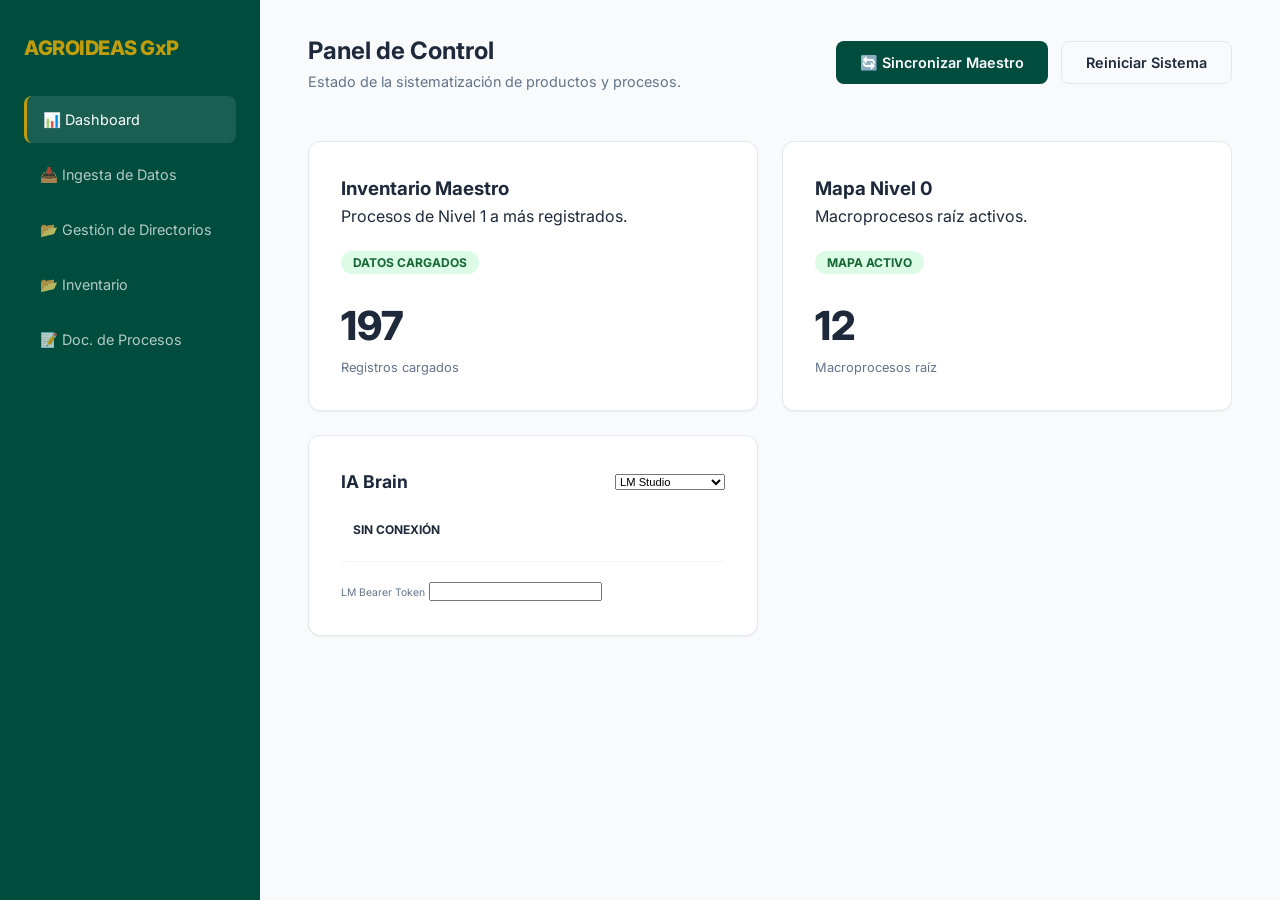
==== index.html @ a3b6e0f8 "first commit: Sistema de Automatizacion GxP AGROIDEAS - Estructura Completa N0-N4" ====
<!DOCTYPE html>
<html lang="es">
<head>
    <meta charset="UTF-8">
    <meta name="viewport" content="width=device-width, initial-scale=1.0">
    <title>Dashboard | AGROIDEAS GxP</title>
    <link rel="stylesheet" href="css/main.css">
    <link href="https://fonts.googleapis.com/css2?family=Inter:wght@400;600;700;800&display=swap" rel="stylesheet">
    <style>
        .ia-config-panel { margin-top: 1rem; border-top: 1px solid #f1f5f9; padding-top: 1rem; transition: all 0.3s ease; }
        .toast {
            position: fixed; top: 20px; right: 20px; 
            padding: 1rem 2rem; border-radius: 8px; 
            background: #059669; color: white; font-weight: 600;
            box-shadow: 0 10px 15px -3px rgba(0,0,0,0.1);
            transform: translateY(-100px); transition: all 0.4s cubic-bezier(0.175, 0.885, 0.32, 1.275);
            z-index: 9999; display: flex; align-items: center; gap: 0.5rem;
        }
        .toast.show { transform: translateY(0); }
    </style>
</head>
<body>
    <div id="ai-toast" class="toast">
        <span>✅</span> <span id="toast-msg">IA Conectada con éxito</span>
    </div>

    <div class="app-container">
        <!-- Sidebar and Content... (omitted for brevity in replace, but keeping structure) -->
        <aside class="sidebar">
            <div class="sidebar__logo">AGROIDEAS GxP</div>
            <nav>
                <ul class="sidebar__nav">
                    <li><a href="index.html" class="sidebar__link sidebar__link--active">📊 Dashboard</a></li>
                    <li><a href="admin-ingesta.html" class="sidebar__link">📥 Ingesta de Datos</a></li>
                    <li><a href="admin-directorios.html" class="sidebar__link">📂 Gestión de Directorios</a></li>
                    <li><a href="inventario.html" class="sidebar__link">📂 Inventario</a></li>
                    <li><a href="documentos-procesos.html" class="sidebar__link">📝 Doc. de Procesos</a></li>
                </ul>
            </nav>
        </aside>

        <main class="content">
            <header class="header">
                <div>
                    <h1 class="header__title">Panel de Control</h1>
                    <p class="header__subtitle">Estado de la sistematización de productos y procesos.</p>
                </div>
                <div style="display:flex; gap:0.8rem;">
                    <button class="btn btn--primary" onclick="syncWithMaster()">🔄 Sincronizar Maestro</button>
                    <button class="btn btn--outline" onclick="resetSystem()">Reiniciar Sistema</button>
                </div>
            </header>

            <section class="data-grid">
                <!-- Inventario -->
                <div class="card">
                    <h3>Inventario Maestro</h3>
                    <p class="color-text-muted">Procesos de Nivel 1 a más registrados.</p>
                    <div style="margin: 1.2rem 0;"><span id="badge-inv" class="status-badge">DETECTANDO...</span></div>
                    <p id="count-inv" style="font-size: 2.5rem; font-weight: 800;">0</p>
                    <p style="font-size: 0.8rem; color: var(--color-text-muted);">Registros cargados</p>
                </div>

                <!-- Mapa 0 -->
                <div class="card">
                    <h3>Mapa Nivel 0</h3>
                    <p class="color-text-muted">Macroprocesos raíz activos.</p>
                    <div style="margin: 1.2rem 0;"><span id="badge-n0" class="status-badge">DETECTANDO...</span></div>
                    <p id="count-n0" style="font-size: 2.5rem; font-weight: 800;">0</p>
                    <p style="font-size: 0.8rem; color: var(--color-text-muted);">Macroprocesos raíz</p>
                </div>

                <!-- Cerebro IA -->
                <div class="card">
                    <div style="display:flex; justify-content:space-between; align-items:center;">
                        <h3 style="font-size:1.1rem;">IA Brain</h3>
                        <select id="provider-select" class="form-control form-control--sm" style="width:110px; font-size:0.7rem;" onchange="saveConfig()">
                            <option value="lm-studio">LM Studio</option>
                            <option value="gemini">Google Gemini</option>
                        </select>
                    </div>
                    <div style="margin: 1.2rem 0;"><span id="badge-ai" class="status-badge status-badge--pending">CARGANDO...</span></div>

                    <!-- Config LM -->
                    <div id="panel-lm" class="ia-config-panel">
                        <label style="font-size:0.65rem; color:var(--color-text-muted);">LM Bearer Token</label>
                        <input type="password" id="lm-token" class="form-control form-control--sm" onchange="saveConfig()">
                    </div>

                    <!-- Config Gemini -->
                    <div id="panel-gemini" class="ia-config-panel" style="display:none;">
                        <div class="form-group">
                            <label style="font-size:0.65rem; color:var(--color-text-muted);">Gemini API Key</label>
                            <input type="password" id="gemini-key" class="form-control form-control--sm" onchange="saveConfig()">
                        </div>
                        <div class="form-group" style="margin-top:0.5rem;">
                            <label style="font-size:0.65rem; color:var(--color-text-muted);">Modelo</label>
                            <input type="text" id="gemini-model" class="form-control form-control--sm" placeholder="gemini-1.5-pro" onchange="saveConfig()">
                        </div>
                    </div>
                </div>
            </section>
        </main>
    </div>

    <script src="js/storage.js"></script>
    <script src="js/core-engine.js"></script>
    <script src="js/ai-handler.js"></script>
    <script>
        function showToast(msg) {
            const toast = document.getElementById('ai-toast');
            if (toast) {
                document.getElementById('toast-msg').textContent = msg;
                toast.classList.add('show');
                setTimeout(() => toast.classList.remove('show'), 3000);
            }
        }

        async function updateUI() {
            try {
                // 1. Inicializar desde Fuente Única de Verdad (JSON)
                await db.bootstrap();

                // 2. Cargar Datos Locales
                const inv = db.get(db.DB_KEYS.INVENTARIO) || [];
                const n0 = db.get(db.DB_KEYS.MAPA_NIVEL_0) || [];

                document.getElementById('count-inv').textContent = inv.length;
                document.getElementById('count-n0').textContent = n0.length;

                const bInv = document.getElementById('badge-inv');
                bInv.textContent = inv.length > 0 ? 'DATOS CARGADOS' : 'SISTEMA VACÍO';
                bInv.className = `status-badge ${inv.length > 0 ? 'status-badge--success' : 'status-badge--warning'}`;

                const bN0 = document.getElementById('badge-n0');
                bN0.textContent = n0.length > 0 ? 'MAPA ACTIVO' : 'SIN MAPA';
                bN0.className = `status-badge ${n0.length > 0 ? 'status-badge--success' : 'status-badge--warning'}`;

                // 3. Cargar Configuración IA
                const provider = localStorage.getItem('AI_PROVIDER') || 'lm-studio';
                document.getElementById('provider-select').value = provider;
                document.getElementById('lm-token').value = localStorage.getItem('LM_API_TOKEN') || '';
                document.getElementById('gemini-key').value = localStorage.getItem('GEMINI_API_KEY') || '';
                document.getElementById('gemini-model').value = localStorage.getItem('GEMINI_MODEL') || 'gemini-1.5-pro';

                // Toggles de visibilidad
                document.getElementById('panel-lm').style.display = provider === 'lm-studio' ? 'block' : 'none';
                document.getElementById('panel-gemini').style.display = provider === 'gemini' ? 'block' : 'none';

                // 4. Test Conexión Asíncrono
                checkAIConnection().then(ok => {
                    const bAi = document.getElementById('badge-ai');
                    if (ok) {
                        const name = provider === 'gemini' ? 'Google Gemini' : 'LM Studio';
                        bAi.textContent = `${name.toUpperCase()} LISTO`;
                        bAi.className = 'status-badge status-badge--success';
                        showToast(`${name} conectado correctamente`);
                    } else {
                        bAi.textContent = 'SIN CONEXIÓN';
                        bAi.className = 'status-badge status-badge--warning';
                    }
                });
            } catch (e) {
                console.error("Dashboard UI Error:", e);
            }
        }

        function saveConfig() {
            localStorage.setItem('AI_PROVIDER', document.getElementById('provider-select').value);
            localStorage.setItem('LM_API_TOKEN', document.getElementById('lm-token').value);
            localStorage.setItem('GEMINI_API_KEY', document.getElementById('gemini-key').value);
            localStorage.setItem('GEMINI_MODEL', document.getElementById('gemini-model').value);
            updateUI(); // Refrescar UI inmediatamente
        }

        function resetSystem() {
            if(confirm('¿Reiniciar todo el sistema? Se perderán cambios manuales.')){
                localStorage.clear();
                location.reload();
            }
        }

        async function syncWithMaster() {
            if(confirm('¿Sincronizar con el Inventario Maestro? Esto actualizará su base de datos local con la versión más reciente del servidor.')){
                const ok = await db.forceLoadMaster();
                if(ok) {
                    showToast('Sincronización exitosa');
                    updateUI();
                } else {
                    alert('Error al sincronizar con el archivo maestro.');
                }
            }
        }

        document.addEventListener('DOMContentLoaded', updateUI);
    </script>
</body>
</html>
---- css/main.css ----
/**
 * main.css
 * Metodología BEM (Block, Element, Modifier)
 * Estética Premium: Dark/Clean Mode con acentos institucionales.
 */

:root {
    /* Paleta Institucional AGROIDEAS */
    --color-primary: #004d3d; /* Verde Oscuro */
    --color-primary-light: #006b54;
    --color-secondary: #c29d0b; /* Dorado/Ocre */
    --color-bg: #f8fafc;
    --color-surface: #ffffff;
    --color-text: #1e293b;
    --color-text-muted: #64748b;
    --color-border: #e2e8f0;
    --color-success: #22c55e;
    
    --shadow-sm: 0 1px 2px 0 rgb(0 0 0 / 0.05);
    --shadow-md: 0 4px 6px -1px rgb(0 0 0 / 0.1);
    --shadow-lg: 0 10px 15px -3px rgb(0 0 0 / 0.1);
    
    --radius: 12px;
    --font-main: 'Inter', system-ui, -apple-system, sans-serif;
    --transition: all 0.3s cubic-bezier(0.4, 0, 0.2, 1);
}

* {
    margin: 0;
    padding: 0;
    box-sizing: border-box;
}

body {
    font-family: var(--font-main);
    background-color: var(--color-bg);
    color: var(--color-text);
    line-height: 1.6;
    overflow-x: hidden;
}

/* --- Layout --- */
.app-container {
    display: grid;
    grid-template-columns: 260px 1fr;
    min-height: 100vh;
}

/* --- Sidebar --- */
.sidebar {
    background-color: var(--color-primary);
    color: white;
    padding: 2rem 1.5rem;
    display: flex;
    flex-direction: column;
    gap: 2rem;
}

.sidebar__logo {
    font-size: 1.25rem;
    font-weight: 800;
    letter-spacing: -0.5px;
    color: var(--color-secondary);
}

.sidebar__nav {
    list-style: none;
    display: flex;
    flex-direction: column;
    gap: 0.5rem;
}

.sidebar__link {
    color: rgba(255, 255, 255, 0.7);
    text-decoration: none;
    padding: 0.75rem 1rem;
    border-radius: 8px;
    transition: var(--transition);
    font-size: 0.9rem;
    display: flex;
    align-items: center;
    gap: 0.75rem;
}

.sidebar__link:hover, .sidebar__link--active {
    background-color: rgba(255, 255, 255, 0.1);
    color: white;
}

.sidebar__link--active {
    border-left: 3px solid var(--color-secondary);
}

/* --- Main Content --- */
.content {
    padding: 2rem 3rem;
}

.header {
    display: flex;
    justify-content: space-between;
    align-items: center;
    margin-bottom: 3rem;
}

.header__title {
    font-size: 1.5rem;
    font-weight: 700;
}

.header__subtitle {
    color: var(--color-text-muted);
    font-size: 0.9rem;
}

/* --- Components --- */
.card {
    background: var(--color-surface);
    border-radius: var(--radius);
    padding: 2rem;
    border: 1px solid var(--color-border);
    box-shadow: var(--shadow-sm);
    transition: var(--transition);
}

.card:hover {
    box-shadow: var(--shadow-lg);
    transform: translateY(-2px);
}

.card--ingesta {
    max-width: 800px;
    margin: 0 auto;
}

.btn {
    padding: 0.75rem 1.5rem;
    border-radius: 8px;
    border: none;
    font-weight: 600;
    cursor: pointer;
    transition: var(--transition);
    font-family: inherit;
    font-size: 0.9rem;
}

.btn--primary {
    background-color: var(--color-primary);
    color: white;
}

.btn--primary:hover {
    background-color: var(--color-primary-light);
    box-shadow: 0 4px 12px rgba(0, 77, 61, 0.2);
}

.btn--outline {
    background: transparent;
    border: 1px solid var(--color-border);
    color: var(--color-text);
}

.btn--outline:hover {
    background: var(--color-bg);
}

/* --- Ingesta UI --- */
.dropzone {
    border: 2px dashed var(--color-border);
    border-radius: var(--radius);
    padding: 3rem;
    text-align: center;
    background-color: #f1f5f9;
    cursor: pointer;
    transition: var(--transition);
    margin: 2rem 0;
}

.dropzone:hover, .dropzone--active {
    border-color: var(--color-primary);
    background-color: #f0fdf4;
}

.dropzone__icon {
    font-size: 2.5rem;
    color: var(--color-primary);
    margin-bottom: 1rem;
}

.status-badge {
    padding: 0.25rem 0.75rem;
    border-radius: 20px;
    font-size: 0.75rem;
    font-weight: 700;
    text-transform: uppercase;
}

.status-badge--success {
    background-color: #dcfce7;
    color: #166534;
}

.status-badge--pending {
    background-color: #fef9c3;
    color: #854d0e;
}

/* --- Data Grid --- */
.data-grid {
    display: grid;
    grid-template-columns: repeat(auto-fill, minmax(300px, 1fr));
    gap: 1.5rem;
}

/* --- Admin Visual Editor --- */
.visual-editor {
    max-height: 600px;
    overflow-y: auto;
    padding-right: 0.5rem;
}

.admin-node {
    border: 1px solid var(--color-border);
    margin-bottom: 0.25rem;
    border-radius: 4px;
    background: #f8fafc;
}

.admin-node__header {
    padding: 0.5rem 1rem;
    display: flex;
    justify-content: space-between;
    align-items: center;
}

.admin-node__info {
    display: flex;
    align-items: center;
    gap: 0.5rem;
}

.admin-node__name { font-size: 0.8rem; font-weight: 600; }

.admin-node__tools {
    display: flex;
    gap: 0.3rem;
}

.btn-tool {
    background: white;
    border: 1px solid var(--color-border);
    border-radius: 4px;
    padding: 0.2rem 0.4rem;
    cursor: pointer;
    font-size: 0.7rem;
    transition: var(--transition);
}

.btn-tool:hover { background: var(--color-secondary); color: white; }
.btn-tool--danger:hover { background: #ef4444; }

.admin-node__children {
    padding-left: 1.5rem;
    border-top: 1px dashed var(--color-border);
}

.admin-node--level-0 { border-left: 4px solid var(--color-primary); background: white; margin-top: 1rem; }

/* --- Tree View Accordions --- */
.tree-node {
    background: white;
    border-radius: var(--radius);
    margin-bottom: 0.5rem;
    border: 1px solid var(--color-border);
}

.tree-node__header {
    padding: 1rem 1.5rem;
    display: flex;
    justify-content: space-between;
    align-items: center;
    cursor: pointer;
    transition: var(--transition);
}

.tree-node__header:hover { background: #f8fafc; }

.tree-node__info {
    display: flex;
    align-items: center;
    gap: 1rem;
}

.tree-node__arrow {
    font-size: 0.7rem;
    transition: transform 0.3s ease;
    width: 1.5rem;
    text-align: center;
    color: var(--color-text-muted);
}

.tree-node--open > .tree-node__header .tree-node__arrow {
    transform: rotate(90deg);
}

.tree-node__children {
    display: none;
    padding-left: 2.5rem;
    padding-right: 1.5rem;
    padding-bottom: 1rem;
    border-top: 1px solid #f1f5f9;
}

.tree-node--open > .tree-node__children {
    display: block;
}

.level-badge {
    font-size: 0.65rem;
    font-weight: 800;
    padding: 0.2rem 0.5rem;
    border-radius: 4px;
    background: #e2e8f0;
    color: #475569;
}

.node-code {
    font-family: monospace;
    font-size: 0.85rem;
    color: var(--color-primary);
    font-weight: 700;
}

.tree-node--level-0 { border-left: 6px solid var(--color-primary); margin-bottom: 1.5rem; }
.tree-node--level-1 { border-left: 4px solid var(--color-secondary); }
.tree-node--level-2 { border-left: 3px solid #cbd5e1; }
.tree-node--level-3 { border-left: 2px solid #e2e8f0; }
.tree-node--level-4 { border-left: 2px solid #f1f5f9; }

/* --- Accordions --- */
.accordion {
    background: white;
    border: 1px solid var(--color-border);
    border-radius: var(--radius);
    margin-bottom: 1rem;
    overflow: hidden;
    transition: var(--transition);
}

.accordion__header {
    padding: 1.25rem 2rem;
    display: flex;
    justify-content: space-between;
    align-items: center;
    cursor: pointer;
    background: white;
    transition: var(--transition);
}

.accordion__header:hover {
    background: #f8fafc;
}

.accordion__count {
    font-size: 0.75rem;
    color: var(--color-text-muted);
    background: #f1f5f9;
    padding: 0.25rem 0.6rem;
    border-radius: 12px;
}

.accordion__content {
    max-height: 0;
    transition: all 0.5s ease-in-out;
    padding: 0 2rem;
    opacity: 0;
}

.accordion--open .accordion__content {
    max-height: 2000px; /* Suficiente para tablas largas */
    padding: 0 2rem 2rem 2rem;
    opacity: 1;
    border-top: 1px solid var(--color-border);
}

.accordion--open .accordion__header {
    background: #f0fdf4;
}

.data-table--compact { font-size: 0.8rem; }
.data-table--compact th, .data-table--compact td { padding: 0.75rem 1rem; }

/* --- Tables --- */
.data-table {
    width: 100%;
    border-collapse: collapse;
    background: white;
    border-radius: var(--radius);
    overflow: hidden;
    box-shadow: var(--shadow-sm);
}

.data-table th, .data-table td {
    padding: 1rem 1.5rem;
    text-align: left;
    border-bottom: 1px solid var(--color-border);
}

.data-table th {
    background: #f8fafc;
    font-size: 0.8rem;
    text-transform: uppercase;
    color: var(--color-text-muted);
}

.btn--sm {
    padding: 0.4rem 0.8rem;
    font-size: 0.75rem;
}

/* --- Process Cards --- */
.process-card {
    cursor: pointer;
    display: flex;
    flex-direction: column;
    gap: 1rem;
}

.process-card__badge {
    padding: 0.4rem 0.8rem;
    border-radius: 6px;
    font-weight: 800;
    font-size: 0.8rem;
    display: inline-block;
}

.badge--estrategico { background: #e0f2fe; color: #0369a1; }
.badge--misional { background: #fef3c7; color: #92400e; }
.badge--soporte { background: #f1f5f9; color: #475569; }

.process-card__title {
    font-size: 1rem;
    color: var(--color-primary);
}

.process-card__desc {
    font-size: 0.85rem;
    color: var(--color-text-muted);
}

/* --- Detail Panel --- */
.detail-panel {
    position: fixed;
    top: 0;
    right: -500px;
    width: 500px;
    height: 100vh;
    background: white;
    box-shadow: -10px 0 30px rgba(0,0,0,0.1);
    z-index: 1000;
    transition: var(--transition);
    overflow-y: auto;
    padding: 3rem 2rem;
}

.detail-panel--active {
    right: 0;
}

.detail-panel__close {
    position: absolute;
    top: 1.5rem;
    right: 1.5rem;
    cursor: pointer;
}

/* --- Ficha Técnica UI --- */
.ficha-tecnica {
    display: flex;
    flex-direction: column;
    gap: 2rem;
}

.ficha-header {
    border-bottom: 2px solid var(--color-primary);
    padding-bottom: 1rem;
}

.ficha-header h2 { color: var(--color-primary); font-size: 1.25rem; }

.ficha-section h3 {
    font-size: 0.9rem;
    text-transform: uppercase;
    color: var(--color-text-muted);
    border-left: 4px solid var(--color-secondary);
    padding-left: 0.75rem;
    margin-bottom: 1rem;
}

.ficha-table {
    width: 100%;
    border-collapse: collapse;
    font-size: 0.85rem;
}

.ficha-table th {
    text-align: left;
    width: 120px;
    color: var(--color-text-muted);
    padding: 0.5rem 0;
}

.ficha-text { font-size: 0.9rem; line-height: 1.6; }
.ficha-list { font-size: 0.85rem; padding-left: 1.2rem; }
.ficha-list li { margin-bottom: 0.5rem; }

/* --- Guide UI --- */
.guide-box {
    background: #f0fdf4;
    border: 1px solid #bbf7d0;
    border-radius: var(--radius);
    padding: 1.5rem;
    margin: 1.5rem 0;
    display: grid;
    grid-template-columns: repeat(auto-fit, minmax(200px, 1fr));
    gap: 1rem;
}

.guide-step {
    display: flex;
    gap: 1rem;
    align-items: flex-start;
}

.guide-step__number {
    background: var(--color-primary);
    color: white;
    width: 24px;
    height: 24px;
    border-radius: 50%;
    display: flex;
    align-items: center;
    justify-content: center;
    font-size: 0.75rem;
    font-weight: 800;
    flex-shrink: 0;
}

.guide-step__text {
    font-size: 0.85rem;
    color: #166534;
}
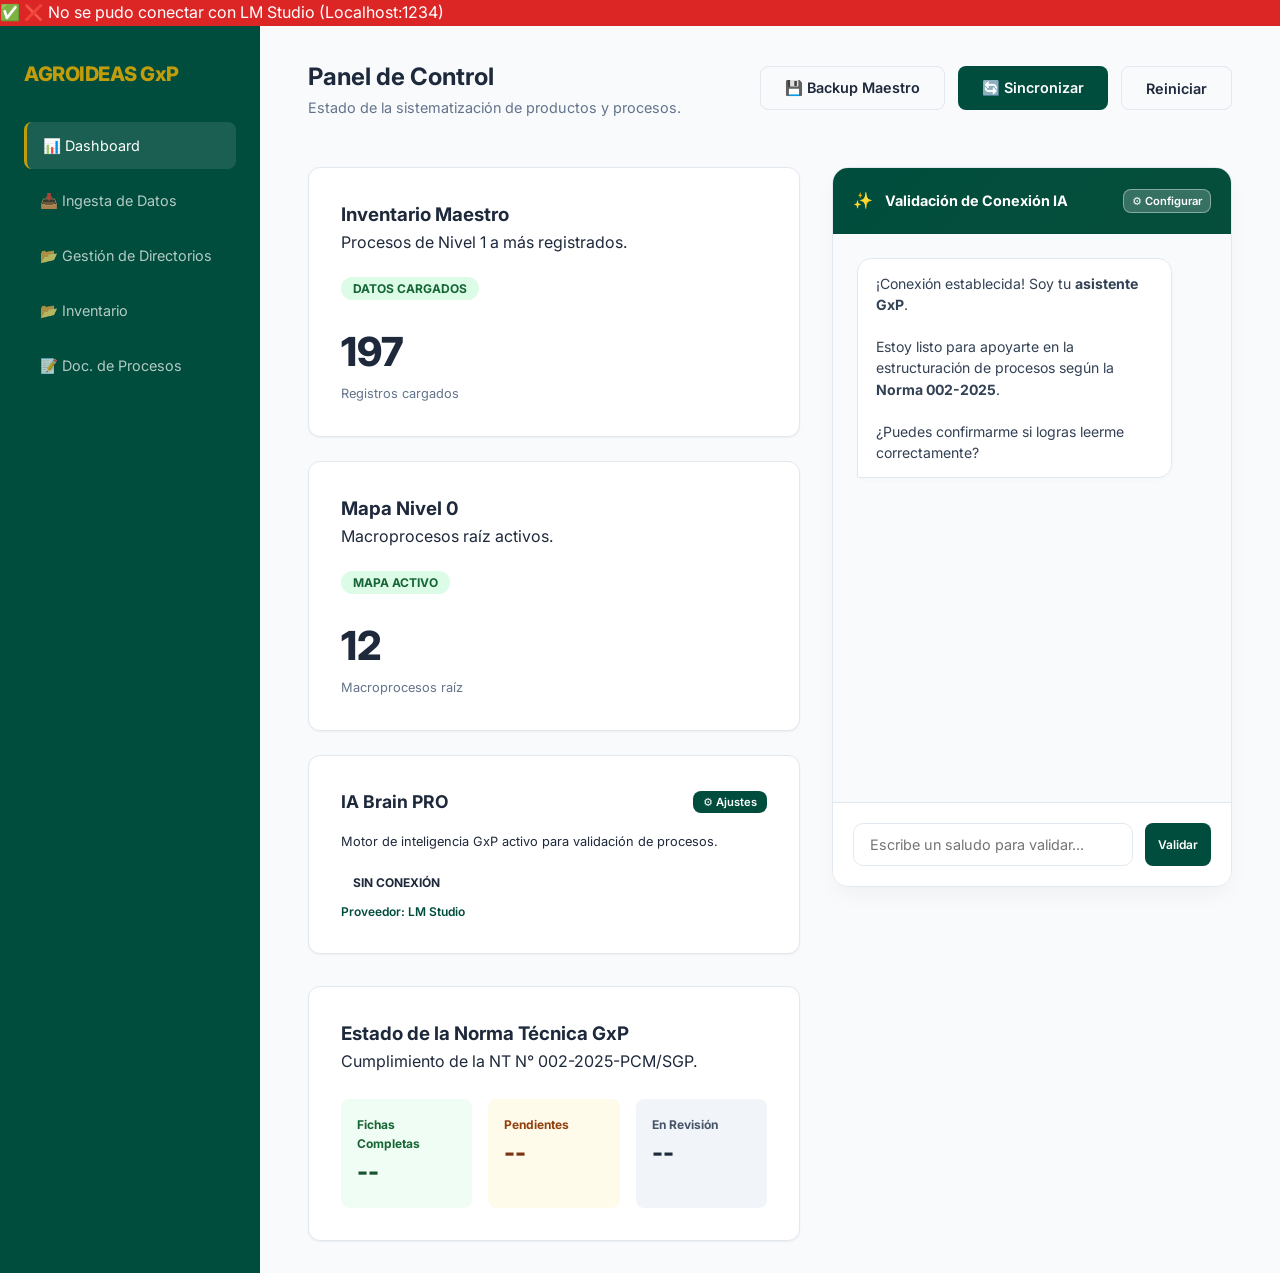
==== commit ebdbfb66: "feat: Implementacion de Modal de Configuracion IA, mejoras de UI/UX y correccion de errores de conex" ====
--- a/index.html
+++ b/index.html
@@ -7,16 +7,46 @@
     <link rel="stylesheet" href="css/main.css">
     <link href="https://fonts.googleapis.com/css2?family=Inter:wght@400;600;700;800&display=swap" rel="stylesheet">
     <style>
-        .ia-config-panel { margin-top: 1rem; border-top: 1px solid #f1f5f9; padding-top: 1rem; transition: all 0.3s ease; }
-        .toast {
-            position: fixed; top: 20px; right: 20px; 
-            padding: 1rem 2rem; border-radius: 8px; 
-            background: #059669; color: white; font-weight: 600;
-            box-shadow: 0 10px 15px -3px rgba(0,0,0,0.1);
-            transform: translateY(-100px); transition: all 0.4s cubic-bezier(0.175, 0.885, 0.32, 1.275);
-            z-index: 9999; display: flex; align-items: center; gap: 0.5rem;
         }
         .toast.show { transform: translateY(0); }
+
+        /* Estilos de Chat Dashboard Premium */
+        .dashboard-layout { display: grid; grid-template-columns: 1fr 400px; gap: 2rem; align-items: start; }
+        .chat-panel { 
+            display: flex; flex-direction: column; height: calc(100vh - 180px); 
+            background: white; border-radius: 16px; border: 1px solid var(--color-border);
+            overflow: hidden; box-shadow: 0 10px 25px -5px rgba(0,0,0,0.05);
+            position: sticky; top: 120px;
+        }
+        .chat-panel__header { padding: 1.25rem; background: linear-gradient(135deg, var(--color-primary) 0%, #064e3b 100%); color: white; display:flex; align-items:center; gap:0.75rem; }
+        .chat-panel__messages { 
+            flex: 1; overflow-y: auto; padding: 1.5rem; display: flex; flex-direction: column; gap: 1.25rem; background: #f8fafc; 
+            scroll-behavior: smooth;
+        }
+        .message { 
+            padding: 0.9rem 1.1rem; border-radius: 14px; font-size: 0.88rem; max-width: 90%; 
+            line-height: 1.5; animation: fadeIn 0.3s ease-out;
+        }
+        .message strong { font-weight: 700; color: inherit; }
+        .message--user { 
+            align-self: flex-end; background: var(--color-primary); color: white; 
+            border-bottom-right-radius: 2px; box-shadow: 0 4px 6px -1px rgba(5, 150, 105, 0.2);
+        }
+        .message--ai { 
+            align-self: flex-start; background: white; border: 1px solid var(--color-border); 
+            color: #334155; border-bottom-left-radius: 2px; box-shadow: 0 2px 4px rgba(0,0,0,0.02);
+        }
+        .chat-panel__input { padding: 1.25rem; background: white; border-top: 1px solid var(--color-border); display: flex; gap: 0.75rem; }
+        .chat-input { 
+            flex: 1; padding: 0.75rem 1rem; border: 1px solid #e2e8f0; border-radius: 10px; 
+            font-family: inherit; font-size: 0.9rem; transition: all 0.2s;
+        }
+        .chat-input:focus { outline: none; border-color: var(--color-primary); box-shadow: 0 0 0 3px rgba(5, 150, 105, 0.1); }
+        
+        @keyframes fadeIn {
+            from { opacity: 0; transform: translateY(10px); }
+            to { opacity: 1; transform: translateY(0); }
+        }
     </style>
 </head>
 <body>
@@ -46,73 +76,143 @@
                     <p class="header__subtitle">Estado de la sistematización de productos y procesos.</p>
                 </div>
                 <div style="display:flex; gap:0.8rem;">
-                    <button class="btn btn--primary" onclick="syncWithMaster()">🔄 Sincronizar Maestro</button>
-                    <button class="btn btn--outline" onclick="resetSystem()">Reiniciar Sistema</button>
+                    <button class="btn btn--outline" onclick="db.exportFullDatabase()" title="Descargar todo para actualizar archivo semilla">💾 Backup Maestro</button>
+                    <button class="btn btn--primary" onclick="syncWithMaster()">🔄 Sincronizar</button>
+                    <button class="btn btn--outline" onclick="resetSystem()">Reiniciar</button>
                 </div>
             </header>
 
-            <section class="data-grid">
-                <!-- Inventario -->
-                <div class="card">
-                    <h3>Inventario Maestro</h3>
-                    <p class="color-text-muted">Procesos de Nivel 1 a más registrados.</p>
-                    <div style="margin: 1.2rem 0;"><span id="badge-inv" class="status-badge">DETECTANDO...</span></div>
-                    <p id="count-inv" style="font-size: 2.5rem; font-weight: 800;">0</p>
-                    <p style="font-size: 0.8rem; color: var(--color-text-muted);">Registros cargados</p>
-                </div>
-
-                <!-- Mapa 0 -->
-                <div class="card">
-                    <h3>Mapa Nivel 0</h3>
-                    <p class="color-text-muted">Macroprocesos raíz activos.</p>
-                    <div style="margin: 1.2rem 0;"><span id="badge-n0" class="status-badge">DETECTANDO...</span></div>
-                    <p id="count-n0" style="font-size: 2.5rem; font-weight: 800;">0</p>
-                    <p style="font-size: 0.8rem; color: var(--color-text-muted);">Macroprocesos raíz</p>
-                </div>
-
-                <!-- Cerebro IA -->
-                <div class="card">
-                    <div style="display:flex; justify-content:space-between; align-items:center;">
-                        <h3 style="font-size:1.1rem;">IA Brain</h3>
-                        <select id="provider-select" class="form-control form-control--sm" style="width:110px; font-size:0.7rem;" onchange="saveConfig()">
-                            <option value="lm-studio">LM Studio</option>
-                            <option value="gemini">Google Gemini</option>
-                        </select>
-                    </div>
-                    <div style="margin: 1.2rem 0;"><span id="badge-ai" class="status-badge status-badge--pending">CARGANDO...</span></div>
-
-                    <!-- Config LM -->
-                    <div id="panel-lm" class="ia-config-panel">
-                        <label style="font-size:0.65rem; color:var(--color-text-muted);">LM Bearer Token</label>
-                        <input type="password" id="lm-token" class="form-control form-control--sm" onchange="saveConfig()">
-                    </div>
-
-                    <!-- Config Gemini -->
-                    <div id="panel-gemini" class="ia-config-panel" style="display:none;">
-                        <div class="form-group">
-                            <label style="font-size:0.65rem; color:var(--color-text-muted);">Gemini API Key</label>
-                            <input type="password" id="gemini-key" class="form-control form-control--sm" onchange="saveConfig()">
+            <div class="dashboard-layout">
+                <section class="data-grid-container">
+                    <div class="data-grid">
+                        <!-- Inventario -->
+                        <div class="card">
+                            <h3>Inventario Maestro</h3>
+                            <p class="color-text-muted">Procesos de Nivel 1 a más registrados.</p>
+                            <div style="margin: 1.2rem 0;"><span id="badge-inv" class="status-badge">DETECTANDO...</span></div>
+                            <p id="count-inv" style="font-size: 2.5rem; font-weight: 800;">0</p>
+                            <p style="font-size: 0.8rem; color: var(--color-text-muted);">Registros cargados</p>
                         </div>
-                        <div class="form-group" style="margin-top:0.5rem;">
-                            <label style="font-size:0.65rem; color:var(--color-text-muted);">Modelo</label>
-                            <input type="text" id="gemini-model" class="form-control form-control--sm" placeholder="gemini-1.5-pro" onchange="saveConfig()">
+
+                        <!-- Mapa 0 -->
+                        <div class="card">
+                            <h3>Mapa Nivel 0</h3>
+                            <p class="color-text-muted">Macroprocesos raíz activos.</p>
+                            <div style="margin: 1.2rem 0;"><span id="badge-n0" class="status-badge">DETECTANDO...</span></div>
+                            <p id="count-n0" style="font-size: 2.5rem; font-weight: 800;">0</p>
+                            <p style="font-size: 0.8rem; color: var(--color-text-muted);">Macroprocesos raíz</p>
                         </div>
-                    </div>
-                </div>
-            </section>
+
+                        <!-- IA Brain PRO - Simplificado -->
+                        <div class="card">
+                            <div style="display:flex; justify-content:space-between; align-items:center; margin-bottom:1rem;">
+                                <h3 style="font-size:1.1rem;">IA Brain PRO</h3>
+                                <button class="btn btn--primary btn--sm" onclick="openConfig()" style="font-size:0.7rem; padding:4px 10px;">⚙️ Ajustes</button>
+                            </div>
+                            <p class="color-text-muted" style="font-size:0.8rem; margin-bottom:1rem;">Motor de inteligencia GxP activo para validación de procesos.</p>
+                            <div style="margin: 0.5rem 0;"><span id="badge-ai" class="status-badge status-badge--pending">CARGANDO...</span></div>
+                            <p id="active-provider-name" style="font-size:0.75rem; font-weight:600; color:var(--color-primary); margin-top:0.5rem;">Cargando configuración...</p>
+                        </div>
+                    </div>
+
+                    <div class="card" style="margin-top:2rem;">
+                         <h3>Estado de la Norma Técnica GxP</h3>
+                         <p class="color-text-muted" style="margin-bottom:1.5rem;">Cumplimiento de la NT N° 002-2025-PCM/SGP.</p>
+                         <div style="display:grid; grid-template-columns: 1fr 1fr 1fr; gap:1rem;">
+                             <div style="padding:1rem; background:#f0fdf4; border-radius:8px;">
+                                 <h4 style="color:#166534; font-size:0.75rem;">Fichas Completas</h4>
+                                 <p style="font-size:1.5rem; font-weight:800; color:#14532d;">--</p>
+                             </div>
+                             <div style="padding:1rem; background:#fffbeb; border-radius:8px;">
+                                 <h4 style="color:#92400e; font-size:0.75rem;">Pendientes</h4>
+                                 <p style="font-size:1.5rem; font-weight:800; color:#78350f;">--</p>
+                             </div>
+                             <div style="padding:1rem; background:#f1f5f9; border-radius:8px;">
+                                 <h4 style="color:#475569; font-size:0.75rem;">En Revisión</h4>
+                                 <p style="font-size:1.5rem; font-weight:800; color:#1e293b;">--</p>
+                             </div>
+                         </div>
+                    </div>
+                </section>
+
+                <!-- Panel de Chat IA -->
+                <aside class="chat-panel">
+                    <div class="chat-panel__header">
+                        <span>✨</span>
+                        <h3 style="font-size:0.9rem; margin:0; flex:1; color:white;">Validación de Conexión IA</h3>
+                        <button class="btn btn--sm" onclick="openConfig()" style="background: rgba(255,255,255,0.2); color:white; border:1px solid rgba(255,255,255,0.4); padding:4px 8px; font-size:0.7rem;">⚙️ Configurar</button>
+                    </div>
+                    <div class="chat-panel__messages" id="chat-messages">
+                        <div class="message message--ai">
+                            ¡Conexión establecida! Soy tu <strong>asistente GxP</strong>. <br><br>
+                            Estoy listo para apoyarte en la estructuración de procesos según la <strong>Norma 002-2025</strong>. <br><br>
+                            ¿Puedes confirmarme si logras leerme correctamente?
+                        </div>
+                    </div>
+                    <div class="chat-panel__input">
+                        <input type="text" id="chat-input" class="chat-input" placeholder="Escribe un saludo para validar...">
+                        <button class="btn btn--primary btn--sm" onclick="sendChatMessage()">Validar</button>
+                    </div>
+                </aside>
+            </div>
         </main>
+    </div>
+
+    <!-- Modal de Configuración IA -->
+    <div id="config-modal" class="modal-overlay">
+        <div class="modal-content" style="max-width: 400px;">
+            <h3 style="margin-bottom:1.5rem;">Configuración de IA</h3>
+            
+            <div style="margin-bottom:1.2rem;">
+                <label style="display:block; font-size:0.8rem; font-weight:600; margin-bottom:0.4rem;">Proveedor de IA</label>
+                <select id="ai-provider-select" style="width:100%; padding:0.6rem; border-radius:6px; border:1px solid var(--color-border);">
+                    <option value="gemini">Google Gemini (Cloud)</option>
+                    <option value="lm-studio">LM Studio (Local: 1234)</option>
+                </select>
+            </div>
+
+            <div id="gemini-config-group" style="margin-bottom:1.5rem;">
+                <label style="display:block; font-size:0.8rem; font-weight:600; margin-bottom:0.4rem;">Gemini API Key</label>
+                <input type="password" id="gemini-key-input" placeholder="AIzaSy..." style="width:100%; padding:0.6rem; border-radius:6px; border:1px solid var(--color-border); margin-bottom:0.8rem;">
+                
+                <label style="display:block; font-size:0.8rem; font-weight:600; margin-bottom:0.4rem;">Modelo Gemini</label>
+                <select id="gemini-model-input" style="width:100%; padding:0.6rem; border-radius:6px; border:1px solid var(--color-border);">
+                    <option value="gemini-2.5-flash">Gemini 2.5 Flash (Recomendado)</option>
+                    <option value="gemini-2.5-pro">Gemini 2.5 Pro</option>
+                    <option value="gemini-3.1-pro-preview">Gemini 3.1 Pro Preview</option>
+                    <option value="gemini-1.5-flash">Gemini 1.5 Flash</option>
+                </select>
+            </div>
+
+            <div id="lm-config-group" style="margin-bottom:1.5rem; display:none;">
+                <label style="display:block; font-size:0.8rem; font-weight:600; margin-bottom:0.4rem;">LM Studio Bearer Token</label>
+                <input type="password" id="lm-token-input" placeholder="sk-lm-..." style="width:100%; padding:0.6rem; border-radius:6px; border:1px solid var(--color-border);">
+            </div>
+
+            <div style="display:flex; justify-content:flex-end; gap:0.8rem;">
+                <button class="btn btn--outline btn--sm" onclick="closeConfig()">Cancelar</button>
+                <button class="btn btn--primary btn--sm" onclick="saveConfig()">Guardar Cambios</button>
+            </div>
+        </div>
     </div>
 
     <script src="js/storage.js"></script>
     <script src="js/core-engine.js"></script>
     <script src="js/ai-handler.js"></script>
     <script>
-        function showToast(msg) {
+        function showToast(msg, type = 'success') {
             const toast = document.getElementById('ai-toast');
             if (toast) {
-                document.getElementById('toast-msg').textContent = msg;
+                const msgSpan = document.getElementById('toast-msg');
+                msgSpan.textContent = msg;
+                
+                // Reset classes
+                toast.className = 'toast';
+                if (type === 'error') toast.classList.add('toast--error');
+                if (type === 'warning') toast.classList.add('toast--warning');
+                
                 toast.classList.add('show');
-                setTimeout(() => toast.classList.remove('show'), 3000);
+                setTimeout(() => toast.classList.remove('show'), 3500);
             }
         }
 
@@ -138,14 +238,8 @@
 
                 // 3. Cargar Configuración IA
                 const provider = localStorage.getItem('AI_PROVIDER') || 'lm-studio';
-                document.getElementById('provider-select').value = provider;
-                document.getElementById('lm-token').value = localStorage.getItem('LM_API_TOKEN') || '';
-                document.getElementById('gemini-key').value = localStorage.getItem('GEMINI_API_KEY') || '';
-                document.getElementById('gemini-model').value = localStorage.getItem('GEMINI_MODEL') || 'gemini-1.5-pro';
-
-                // Toggles de visibilidad
-                document.getElementById('panel-lm').style.display = provider === 'lm-studio' ? 'block' : 'none';
-                document.getElementById('panel-gemini').style.display = provider === 'gemini' ? 'block' : 'none';
+                const providerName = provider === 'gemini' ? 'Google Gemini' : 'LM Studio';
+                document.getElementById('active-provider-name').textContent = `Proveedor: ${providerName}`;
 
                 // 4. Test Conexión Asíncrono
                 checkAIConnection().then(ok => {
@@ -165,13 +259,8 @@
             }
         }
 
-        function saveConfig() {
-            localStorage.setItem('AI_PROVIDER', document.getElementById('provider-select').value);
-            localStorage.setItem('LM_API_TOKEN', document.getElementById('lm-token').value);
-            localStorage.setItem('GEMINI_API_KEY', document.getElementById('gemini-key').value);
-            localStorage.setItem('GEMINI_MODEL', document.getElementById('gemini-model').value);
-            updateUI(); // Refrescar UI inmediatamente
-        }
+        // La función saveConfig ahora reside en ai-handler.js para evitar duplicidad
+        // y asegurar que el modal se cierre correctamente.
 
         function resetSystem() {
             if(confirm('¿Reiniciar todo el sistema? Se perderán cambios manuales.')){
@@ -192,6 +281,50 @@
             }
         }
 
+        // --- Lógica de Chat IA con Formato ---
+        function formatMarkdown(text) {
+            if (!text) return "";
+            return text
+                .replace(/\*\*(.*?)\*\*/g, '<strong>$1</strong>')
+                .replace(/\*(.*?)\*/g, '<em>$1</em>')
+                .replace(/\n/g, '<br>')
+                .replace(/^- (.*)$/gm, '• $1'); // Simular listas
+        }
+
+        async function sendChatMessage() {
+            const input = document.getElementById('chat-input');
+            const messages = document.getElementById('chat-messages');
+            const text = input.value.trim();
+            if(!text) return;
+
+            // Añadir mensaje usuario
+            const userMsg = document.createElement('div');
+            userMsg.className = 'message message--user';
+            userMsg.textContent = text;
+            messages.appendChild(userMsg);
+            input.value = '';
+            messages.scrollTop = messages.scrollHeight;
+
+            // Añadir placeholder AI
+            const aiMsg = document.createElement('div');
+            aiMsg.className = 'message message--ai';
+            aiMsg.innerHTML = '<span class="loading-dots">Generando respuesta...</span>';
+            messages.appendChild(aiMsg);
+
+            try {
+                const response = await getAICompletion(text);
+                aiMsg.innerHTML = formatMarkdown(response);
+            } catch(e) {
+                aiMsg.innerHTML = `<span style="color:#dc2626">⚠️ Error: ${e.message}</span>`;
+                console.error("Chat Error:", e);
+            }
+            messages.scrollTop = messages.scrollHeight;
+        }
+
+        document.getElementById('chat-input').onkeydown = (e) => {
+            if(e.key === 'Enter') sendChatMessage();
+        };
+
         document.addEventListener('DOMContentLoaded', updateUI);
     </script>
 </body>
--- a/css/main.css
+++ b/css/main.css
@@ -25,6 +25,25 @@
     --transition: all 0.3s cubic-bezier(0.4, 0, 0.2, 1);
 }
 
+/* Modales Flotantes Universales */
+.modal-overlay {
+    position: fixed; top: 0; left: 0; width: 100%; height: 100%;
+    background: rgba(15, 23, 42, 0.6); 
+    display: none; align-items: center; justify-content: center;
+    z-index: 2000; backdrop-filter: blur(8px);
+    transition: var(--transition);
+}
+.modal-overlay--active { display: flex; }
+.modal-content {
+    background: white; border-radius: var(--radius); padding: 2.5rem;
+    width: 90%; max-width: 550px; box-shadow: var(--shadow-lg);
+    position: relative; animation: modalIn 0.4s cubic-bezier(0.175, 0.885, 0.32, 1.275);
+}
+@keyframes modalIn {
+    from { transform: translateY(30px); opacity: 0; }
+    to { transform: translateY(0); opacity: 1; }
+}
+
 * {
     margin: 0;
     padding: 0;
@@ -162,6 +181,30 @@
 
 .btn--outline:hover {
     background: var(--color-bg);
+}
+
+/* Premium style for Inyectar al Sistema button */
+.btn--inject {
+    background-color: var(--color-primary);
+    color: white;
+    box-shadow: var(--shadow-md);
+    border: none;
+    transition: var(--transition), transform 0.2s ease;
+    font-weight: 700;
+    font-size: 0.95rem;
+    border-radius: var(--radius);
+    padding: 0.75rem 1.5rem;
+}
+
+.btn--inject:hover {
+    background-color: var(--color-primary-light);
+    box-shadow: var(--shadow-lg);
+    transform: translateY(-3px);
+}
+
+.btn--inject:active {
+    transform: translateY(0);
+    box-shadow: var(--shadow-sm);
 }
 
 /* --- Ingesta UI --- */
@@ -205,6 +248,11 @@
     color: #854d0e;
 }
 
+/* Toast Variants */
+.toast--error { background: #dc2626 !important; color: white !important; }
+.toast--warning { background: #d97706 !important; color: white !important; }
+.toast--success { background: #059669 !important; color: white !important; }
+
 /* --- Data Grid --- */
 .data-grid {
     display: grid;
@@ -214,9 +262,22 @@
 
 /* --- Admin Visual Editor --- */
 .visual-editor {
-    max-height: 600px;
+    max-height: 800px;
     overflow-y: auto;
-    padding-right: 0.5rem;
+    padding: 1.5rem;
+    display: flex;
+    flex-direction: column;
+    gap: 0.5rem;
+}
+
+.admin-category-header {
+    background: var(--color-primary);
+    color: white;
+    padding: 0.75rem 1.5rem;
+    border-radius: 8px;
+    margin-top: 1.5rem;
+    margin-bottom: 0.5rem;
+    box-shadow: var(--shadow-sm);
 }
 
 .admin-node {
@@ -467,6 +528,23 @@
     right: 0;
 }
 
+/* Redefiniendo el modal para que sea flotante si se prefiere */
+.modal-floating {
+    position: fixed;
+    top: 50%;
+    left: 50%;
+    transform: translate(-50%, -50%) scale(0.9);
+    opacity: 0;
+    pointer-events: none;
+    transition: all 0.3s ease;
+}
+
+.modal-floating--active {
+    transform: translate(-50%, -50%) scale(1);
+    opacity: 1;
+    pointer-events: all;
+}
+
 .detail-panel__close {
     position: absolute;
     top: 1.5rem;
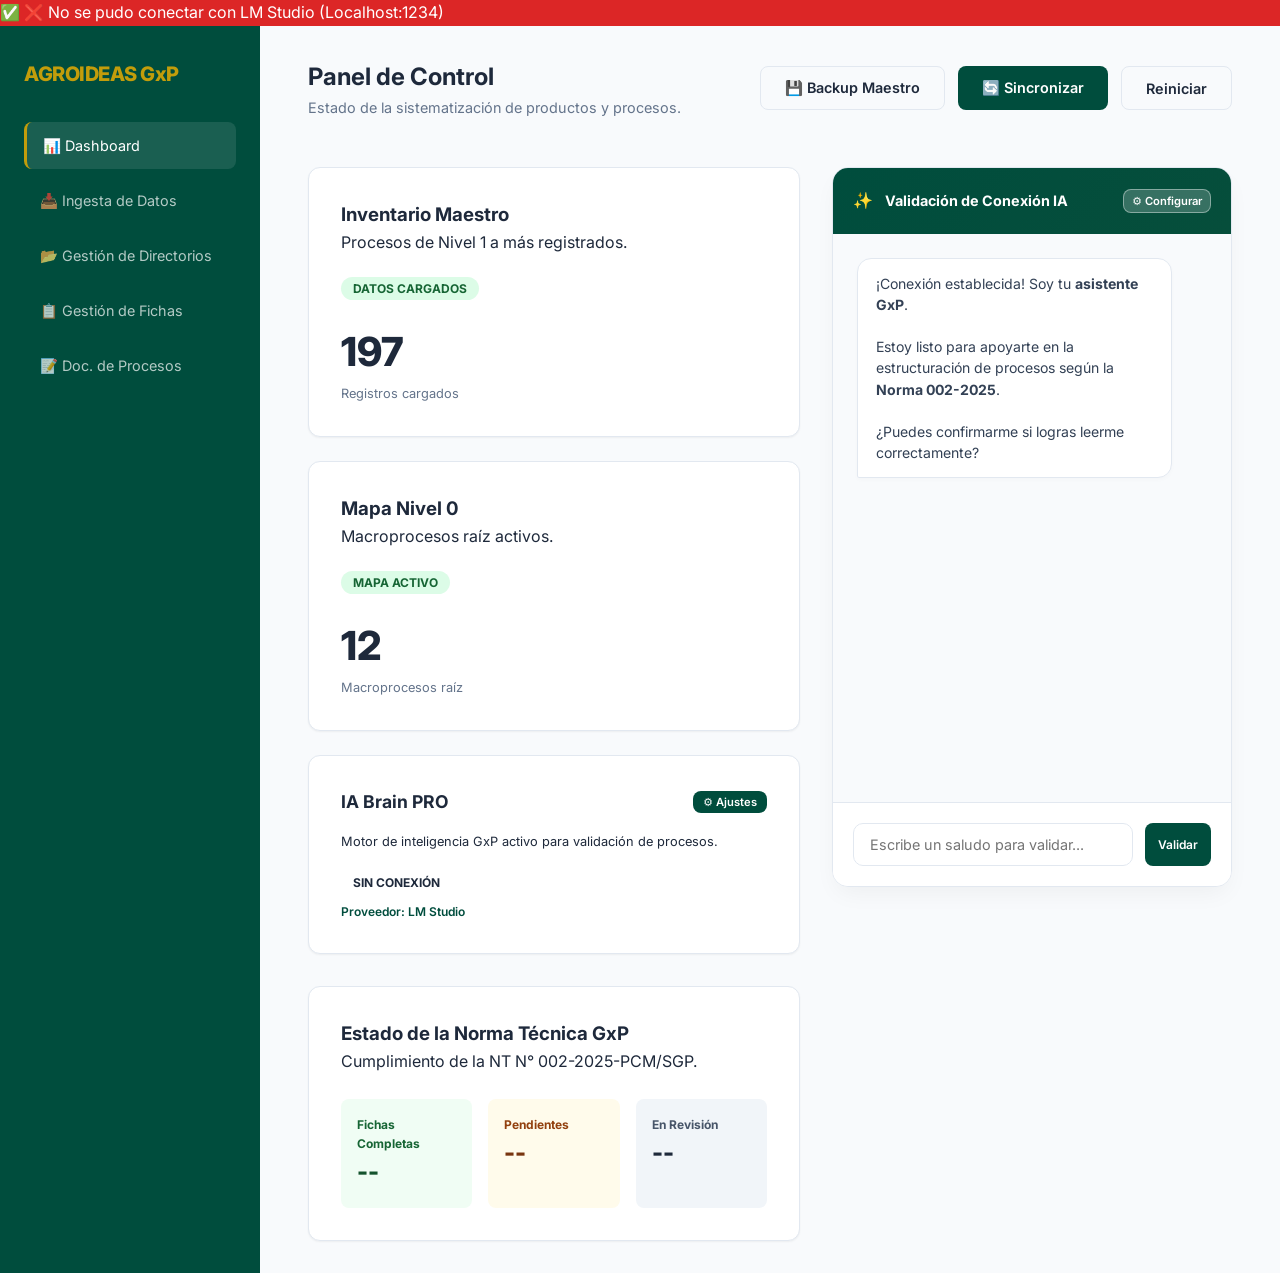
==== commit d20a6754: "feat: Renombrar Inventario a Gestion de Fichas y actualizar navegacion" ====
--- a/index.html
+++ b/index.html
@@ -7,7 +7,6 @@
     <link rel="stylesheet" href="css/main.css">
     <link href="https://fonts.googleapis.com/css2?family=Inter:wght@400;600;700;800&display=swap" rel="stylesheet">
     <style>
-        }
         .toast.show { transform: translateY(0); }
 
         /* Estilos de Chat Dashboard Premium */
@@ -63,7 +62,7 @@
                     <li><a href="index.html" class="sidebar__link sidebar__link--active">📊 Dashboard</a></li>
                     <li><a href="admin-ingesta.html" class="sidebar__link">📥 Ingesta de Datos</a></li>
                     <li><a href="admin-directorios.html" class="sidebar__link">📂 Gestión de Directorios</a></li>
-                    <li><a href="inventario.html" class="sidebar__link">📂 Inventario</a></li>
+                    <li><a href="gestion-fichas.html" class="sidebar__link">📋 Gestión de Fichas</a></li>
                     <li><a href="documentos-procesos.html" class="sidebar__link">📝 Doc. de Procesos</a></li>
                 </ul>
             </nav>
--- a/css/main.css
+++ b/css/main.css
@@ -320,10 +320,22 @@
 .btn-tool:hover { background: var(--color-secondary); color: white; }
 .btn-tool--danger:hover { background: #ef4444; }
 
-.admin-node__children {
-    padding-left: 1.5rem;
-    border-top: 1px dashed var(--color-border);
-}
+.admin-node__children { margin-left: 1.5rem; border-left: 1px dashed var(--color-border); }
+.admin-node__children--collapsed { display: none; }
+
+.admin-node__level-tag { 
+    font-size: 0.65rem; padding: 2px 6px; border-radius: 4px; 
+    background: rgba(0, 77, 61, 0.1); color: var(--color-primary); 
+    font-weight: 700; text-transform: uppercase;
+}
+
+.admin-node__toggle-icon { 
+    font-size: 0.7rem; color: var(--color-text-muted); 
+    transition: transform 0.3s ease; display: inline-block;
+}
+
+.admin-node__header--has-children { cursor: pointer; }
+.admin-node__header--has-children:hover { background: rgba(0,0,0,0.02); }
 
 .admin-node--level-0 { border-left: 4px solid var(--color-primary); background: white; margin-top: 1rem; }
 
@@ -628,3 +640,4 @@
     font-size: 0.85rem;
     color: #166534;
 }
+.hidden { display: none !important; }
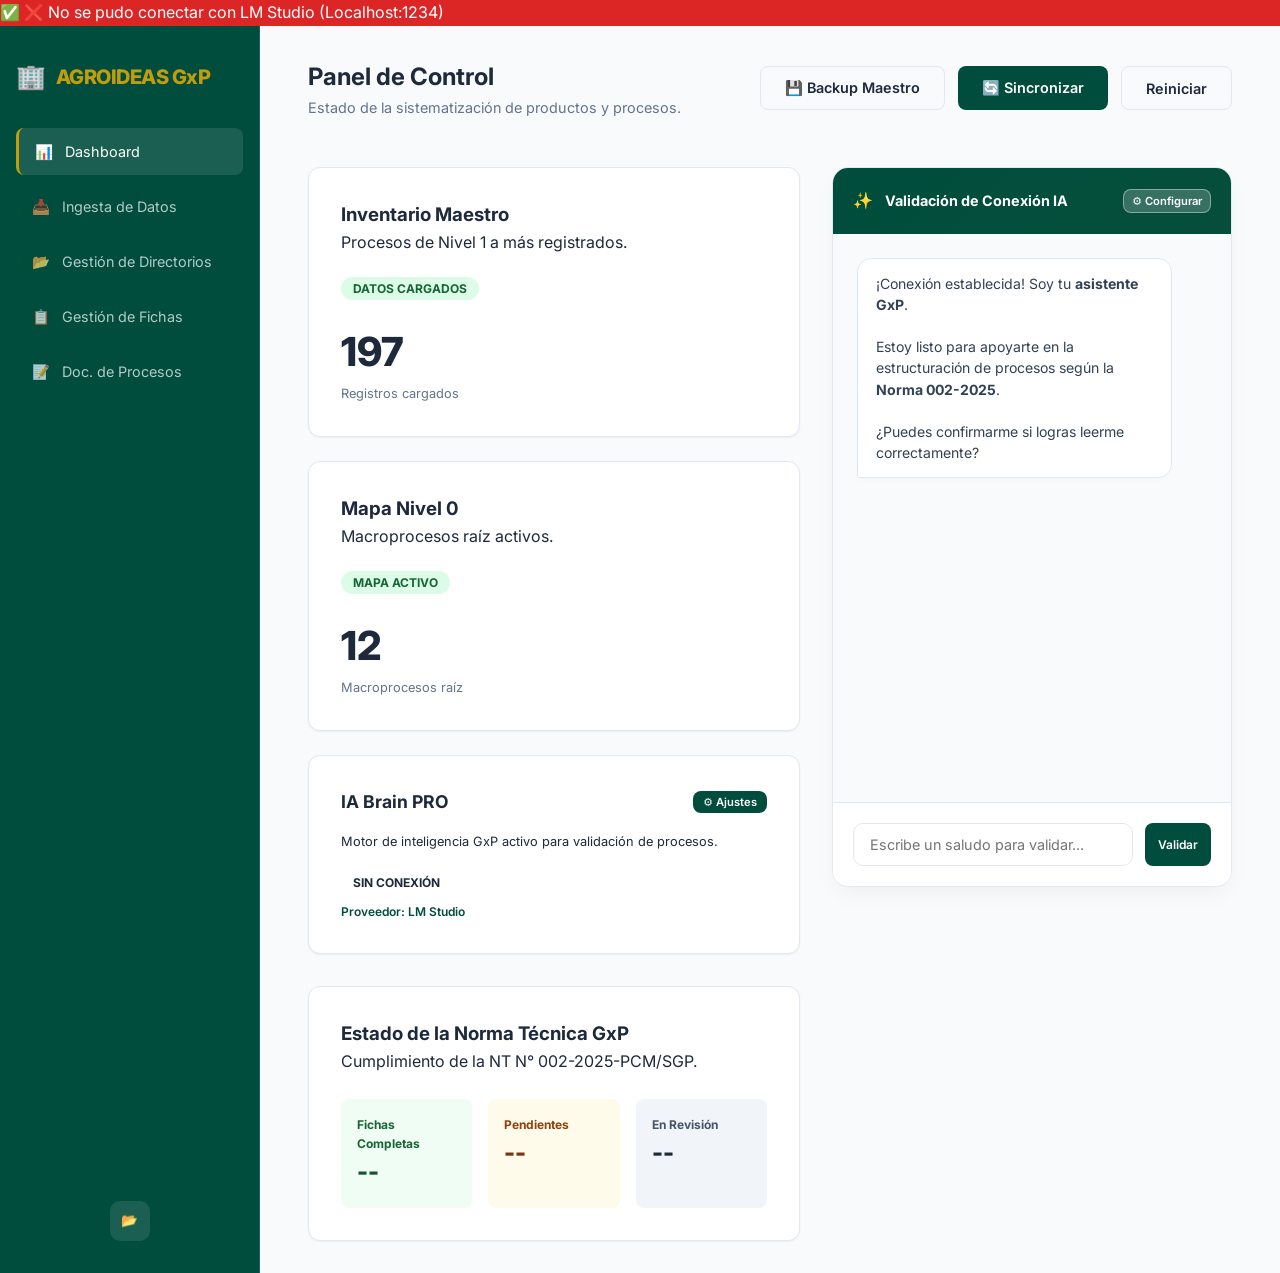
==== commit f589040c: "feat: implementar panel de diagnostico de errores y estandarizacion gxp" ====
--- a/index.html
+++ b/index.html
@@ -54,16 +54,18 @@
     </div>
 
     <div class="app-container">
-        <!-- Sidebar and Content... (omitted for brevity in replace, but keeping structure) -->
         <aside class="sidebar">
-            <div class="sidebar__logo">AGROIDEAS GxP</div>
+            <div class="sidebar__logo">
+                <span style="font-size: 1.5rem;">🏢</span>
+                <span>AGROIDEAS GxP</span>
+            </div>
             <nav>
                 <ul class="sidebar__nav">
-                    <li><a href="index.html" class="sidebar__link sidebar__link--active">📊 Dashboard</a></li>
-                    <li><a href="admin-ingesta.html" class="sidebar__link">📥 Ingesta de Datos</a></li>
-                    <li><a href="admin-directorios.html" class="sidebar__link">📂 Gestión de Directorios</a></li>
-                    <li><a href="gestion-fichas.html" class="sidebar__link">📋 Gestión de Fichas</a></li>
-                    <li><a href="documentos-procesos.html" class="sidebar__link">📝 Doc. de Procesos</a></li>
+                    <li><a href="index.html" class="sidebar__link sidebar__link--active"><span>📊</span> <span>Dashboard</span></a></li>
+                    <li><a href="admin-ingesta.html" class="sidebar__link"><span>📥</span> <span>Ingesta de Datos</span></a></li>
+                    <li><a href="admin-directorios.html" class="sidebar__link"><span>📂</span> <span>Gestión de Directorios</span></a></li>
+                    <li><a href="gestion-fichas.html" class="sidebar__link"><span>📋</span> <span>Gestión de Fichas</span></a></li>
+                    <li><a href="documentos-procesos.html" class="sidebar__link"><span>📝</span> <span>Doc. de Procesos</span></a></li>
                 </ul>
             </nav>
         </aside>
@@ -198,6 +200,7 @@
     <script src="js/storage.js"></script>
     <script src="js/core-engine.js"></script>
     <script src="js/ai-handler.js"></script>
+    <script src="js/ui-ux.js"></script>
     <script>
         function showToast(msg, type = 'success') {
             const toast = document.getElementById('ai-toast');
--- a/css/main.css
+++ b/css/main.css
@@ -63,16 +63,30 @@
     display: grid;
     grid-template-columns: 260px 1fr;
     min-height: 100vh;
+    transition: grid-template-columns 0.4s cubic-bezier(0.4, 0, 0.2, 1);
+}
+
+.app-container--slim {
+    grid-template-columns: 75px 1fr;
 }
 
 /* --- Sidebar --- */
 .sidebar {
     background-color: var(--color-primary);
     color: white;
-    padding: 2rem 1.5rem;
+    padding: 2rem 1rem;
     display: flex;
     flex-direction: column;
     gap: 2rem;
+    transition: var(--transition);
+    overflow: hidden;
+    position: relative;
+    border-right: 1px solid rgba(255,255,255,0.1);
+}
+
+.sidebar--slim {
+    padding: 2rem 0.5rem;
+    align-items: center;
 }
 
 .sidebar__logo {
@@ -80,6 +94,15 @@
     font-weight: 800;
     letter-spacing: -0.5px;
     color: var(--color-secondary);
+    white-space: nowrap;
+    transition: var(--transition);
+    display: flex;
+    align-items: center;
+    gap: 10px;
+}
+
+.sidebar--slim .sidebar__logo span:last-child {
+    display: none;
 }
 
 .sidebar__nav {
@@ -87,6 +110,7 @@
     display: flex;
     flex-direction: column;
     gap: 0.5rem;
+    width: 100%;
 }
 
 .sidebar__link {
@@ -99,6 +123,17 @@
     display: flex;
     align-items: center;
     gap: 0.75rem;
+    overflow: hidden;
+    white-space: nowrap;
+}
+
+.sidebar--slim .sidebar__link {
+    justify-content: center;
+    padding: 0.75rem;
+}
+
+.sidebar--slim .sidebar__link span:last-child {
+    display: none;
 }
 
 .sidebar__link:hover, .sidebar__link--active {
@@ -108,6 +143,28 @@
 
 .sidebar__link--active {
     border-left: 3px solid var(--color-secondary);
+}
+
+.sidebar__toggle {
+    position: absolute;
+    bottom: 2rem;
+    left: 50%;
+    transform: translateX(-50%);
+    background: rgba(255,255,255,0.1);
+    border: none;
+    color: white;
+    width: 40px;
+    height: 40px;
+    border-radius: 10px;
+    cursor: pointer;
+    display: flex;
+    align-items: center;
+    justify-content: center;
+    transition: var(--transition);
+}
+
+.sidebar__toggle:hover {
+    background: var(--color-secondary);
 }
 
 /* --- Main Content --- */
@@ -641,3 +698,10 @@
     color: #166534;
 }
 .hidden { display: none !important; }
+
+/* --- Global Overrides --- */
+textarea {
+    resize: vertical !important;
+    width: 100% !important;
+    min-height: 80px;
+}
